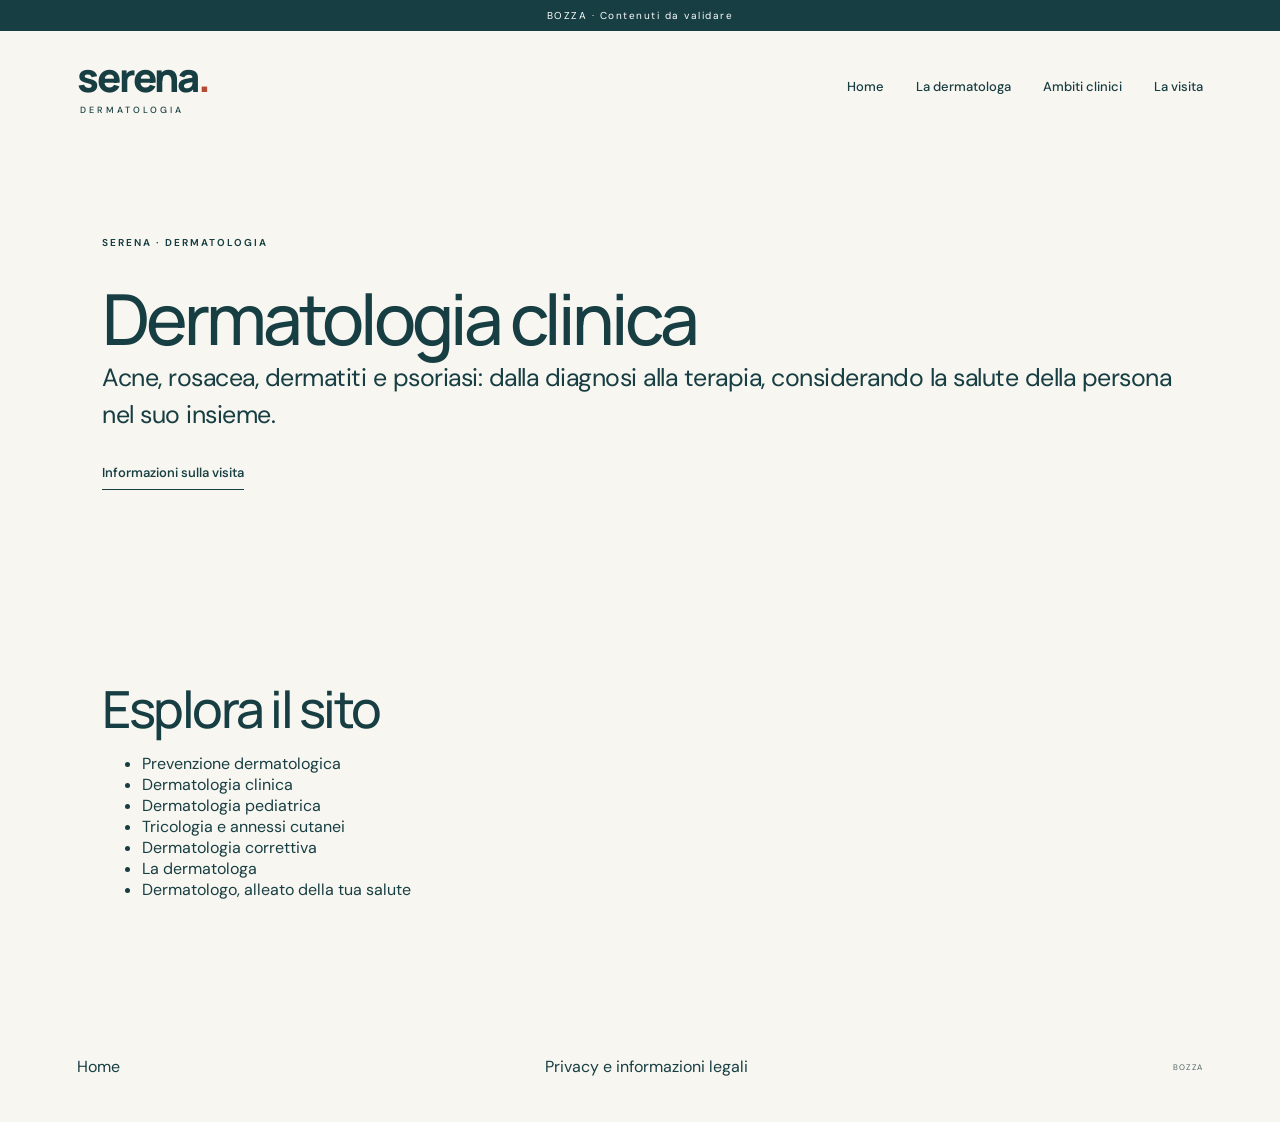
==== clinica.html @ f9140b61 "Add draft page: clinica" ====
<!doctype html><html lang="it"><head><meta charset="utf-8"><meta name="viewport" content="width=device-width, initial-scale=1"><meta name="robots" content="noindex,nofollow"><meta name="description" content="Dermatologia clinica — Serena Dermatologia"><title>Dermatologia clinica — Serena Dermatologia</title><link rel="stylesheet" href="styles.css"><script src="script.js" defer></script></head><body><a class="skip" href="#contenuto">Vai al contenuto</a><div class="draft">BOZZA · Contenuti da validare</div><header class="header"><a class="brand" href="index.html">serena<span class="brand-dot">.</span><small>DERMATOLOGIA</small></a><button class="menu-toggle" aria-expanded="false" aria-controls="navigation">Menu</button><nav id="navigation" aria-label="Navigazione principale"><a href="index.html">Home</a><a href="profilo.html">La dermatologa</a><a href="index.html#ambiti">Ambiti clinici</a><a href="visita.html">La visita</a></nav></header><main id="contenuto"><section class="section"><p class="eyebrow">SERENA · DERMATOLOGIA</p><h1>Dermatologia clinica</h1><p class="large">Acne, rosacea, dermatiti e psoriasi: dalla diagnosi alla terapia, considerando la salute della persona nel suo insieme.</p><a class="text-link" href="visita.html">Informazioni sulla visita</a></section><section class="section"><h2>Esplora il sito</h2><ul><li><a href="prevenzione.html">Prevenzione dermatologica</a></li><li><a href="clinica.html">Dermatologia clinica</a></li><li><a href="pediatria.html">Dermatologia pediatrica</a></li><li><a href="tricologia.html">Tricologia e annessi cutanei</a></li><li><a href="correzione.html">Dermatologia correttiva</a></li><li><a href="profilo.html">La dermatologa</a></li><li><a href="visita.html">Dermatologo, alleato della tua salute</a></li></ul></section></main><footer><a href="index.html">Home</a><a href="privacy.html">Privacy e informazioni legali</a><span>BOZZA</span></footer></body></html>
---- styles.css ----
@import url('https://fonts.googleapis.com/css2?family=DM+Sans:wght@400;450;500;550;600;650;700&family=Manrope:wght@400;500;600;650;700;750;800&display=swap');
:root{--ink:#173e42;--paper:#f8f6f0;--coral:#b74b36;--line:#d8dcd3;--muted:#506567}*{box-sizing:border-box}html{scroll-behavior:smooth;scroll-padding-top:110px}body{margin:0;background:var(--paper);color:var(--ink);font-family:'DM Sans',sans-serif;-webkit-font-smoothing:antialiased}a{color:inherit;text-decoration:none}button{font:inherit}a:focus-visible,button:focus-visible,summary:focus-visible{outline:3px solid var(--coral);outline-offset:6px}.skip{position:fixed;top:-100px;left:20px;z-index:30;background:var(--paper);padding:16px}.skip:focus{top:8px}.draft{display:flex;justify-content:center;gap:18px;padding:9px 20px;background:var(--ink);color:#fff;font-size:10px;letter-spacing:1.5px}.draft span{opacity:.8;letter-spacing:.4px}.header{height:110px;display:flex;align-items:center;justify-content:space-between;margin:auto;max-width:1440px;padding:0 6%}.brand{font-family:'Manrope',sans-serif;font-size:40px;font-weight:800;letter-spacing:-2px;line-height:1}.brand-dot{color:var(--coral)}.brand small{display:block;font-family:'DM Sans',sans-serif;font-size:9px;font-weight:500;letter-spacing:3px;margin:9px 0 0 3px}.header nav{display:flex;align-items:center;gap:32px;font-size:13px;font-weight:500}.button{display:inline-flex;gap:35px;align-items:center;justify-content:space-between;background:var(--ink);color:white;padding:19px 25px;font-size:14px;border-radius:3px;transition:background .2s,transform .2s}.button:hover{background:#28575a;transform:translateY(-2px)}.button span{font-size:20px}.button.small{padding:13px 19px;gap:25px}.menu-toggle{display:none}.hero{max-width:1440px;margin:auto;display:grid;grid-template-columns:1.12fr 1fr;min-height:660px;padding:20px 6% 0;overflow:hidden}.hero-copy{padding-top:75px;position:relative;z-index:1}.eyebrow{font-size:10px;letter-spacing:2px;font-weight:650;display:flex;align-items:center;gap:10px;margin:0 0 30px}.eyebrow>span{width:7px;height:7px;border-radius:50%;background:var(--coral)}h1,h2{font-family:'Manrope',sans-serif;font-weight:500;letter-spacing:-4px;line-height:1.13;margin:0}h1{font-size:clamp(52px,5.5vw,80px)}em{font-family:Georgia,serif;font-weight:400;color:var(--coral);letter-spacing:-2.5px}h1 em{font-size:1.08em}.intro{font-size:18px;line-height:1.65;color:var(--muted);margin:28px 0 33px}.hero-actions{display:flex;align-items:center;gap:27px}.text-link{font-size:13px;display:inline-flex;align-items:center;gap:22px;font-weight:550;padding:8px 0;border-bottom:1px solid currentColor}.hero-foot{margin-top:68px;display:flex;gap:35px;font-size:9px;letter-spacing:1.4px;color:var(--muted)}.hero-art{position:relative;align-self:stretch;min-width:0}.hero-art svg{display:block;width:100%;height:100%;max-height:650px}.art-note{position:absolute;top:12%;right:0;font-size:24px;line-height:1.3;transform:rotate(7deg)}.art-note em{letter-spacing:-1px}.art-label{position:absolute;left:0;bottom:30px;writing-mode:vertical-rl;transform:rotate(180deg);font-size:8px;letter-spacing:2px}.section{max-width:1440px;margin:auto;padding:95px 8%}.approach{display:grid;grid-template-columns:1fr 1fr;gap:70px;border-top:1px solid var(--line)}h2{font-size:clamp(36px,4vw,54px);letter-spacing:-2.5px}h2 em{letter-spacing:-1.5px}.approach-copy{padding:7px 0}.large{font-size:25px;line-height:1.5;margin:0 0 22px;letter-spacing:-.5px}.approach-copy>p:not(.large){max-width:420px;line-height:1.8;color:var(--muted);font-size:15px}.approach-copy .text-link{margin-top:10px}.areas{background:#eeeee5;max-width:none;padding-left:max(8%,calc((100% - 1210px)/2));padding-right:max(8%,calc((100% - 1210px)/2))}.section-top{display:flex;justify-content:space-between;align-items:flex-end;gap:40px;margin-bottom:52px}.section-top>p{color:var(--muted);font-size:14px;line-height:1.8}.area-list{border-top:1px solid #bdc7be}details{border-bottom:1px solid #bdc7be}summary{cursor:pointer;list-style:none}summary::-webkit-details-marker{display:none}.area-list summary{display:flex;align-items:center;gap:30px;padding:27px 0}.area-number{font-size:11px;align-self:flex-start;margin-top:8px;color:var(--coral)}.area-name{font-size:25px;letter-spacing:-.6px;flex:1}.area-name small{display:block;font-size:13px;letter-spacing:0;color:var(--muted);margin-top:8px}.plus{font-size:29px;font-weight:400;transition:transform .2s}details[open] .plus{transform:rotate(45deg)}.area-content{padding:0 50px 28px;max-width:700px;font-size:15px;color:var(--muted);line-height:1.8}.area-content p{margin:0 0 8px}.area-content a{color:var(--ink)}.talk{display:grid;grid-template-columns:1fr 1fr;gap:65px}.talk-heading>p:last-child{font-size:15px;color:var(--muted);margin-top:25px}.questions{padding-top:35px}.questions summary{padding:23px 0;display:flex;justify-content:space-between;gap:20px;font-size:16px;line-height:1.5}.questions summary span{font-size:22px}.questions p{font-size:14px;line-height:1.8;color:var(--muted);padding-right:20px;margin:0 0 23px}.visit{max-width:none;background:var(--ink);color:var(--paper);text-align:center;padding:80px 20px 90px}.visit .eyebrow{justify-content:center;color:#bdc9c4}.visit h2{font-size:clamp(38px,4.8vw,65px)}.visit em{color:#efac94}.visit>p:not(.eyebrow){font-size:17px;color:#d3dfd9;margin:25px 0}.contact-pending{display:inline-flex;align-items:center;gap:12px;border:1px solid #648180;padding:17px 24px;font-size:13px;border-radius:3px}.status-dot{height:6px;width:6px;background:#efac94;border-radius:50%;flex-shrink:0}footer{display:flex;align-items:center;justify-content:space-between;gap:30px;padding:45px 6%;max-width:1440px;margin:auto}footer .brand{font-size:31px}footer .brand small{font-size:7px}footer p{font-family:Georgia,serif;font-style:italic;font-size:19px;color:var(--muted)}footer>span{font-size:8px;letter-spacing:1.3px;color:var(--muted)}
@media(min-width:1500px){.hero{min-height:730px}.hero-copy{padding-top:95px}}
@media(max-width:1000px){.header{padding:0 5%}.header nav{gap:18px;font-size:12px}.hero{padding-left:5%;padding-right:5%;min-height:590px}.hero-copy{padding-top:60px}h1{font-size:59px;letter-spacing:-3px}.hero-actions{gap:16px;align-items:flex-start;flex-direction:column}.hero-foot{margin-top:35px;gap:18px;font-size:8px}.art-note{font-size:20px}.section{padding:75px 6%}.approach,.talk{gap:40px}.area-name{font-size:22px}}
@media(max-width:700px){html{scroll-padding-top:25px}.draft{font-size:8px;gap:10px;padding:8px}.draft span{font-size:8px}.header{height:93px}.brand{font-size:34px}.menu-toggle{display:flex;gap:15px;align-items:center;background:none;border:1px solid var(--line);color:var(--ink);padding:10px 13px;border-radius:3px;font-size:12px}.header nav{display:none;position:absolute;top:115px;left:5%;right:5%;padding:25px;background:var(--paper);border:1px solid var(--line);box-shadow:0 15px 25px #173e4210;z-index:10;align-items:stretch;gap:25px}.header nav.is-open{display:flex;flex-direction:column}.hero{grid-template-columns:1fr;padding-top:15px}.hero-copy{padding-top:20px}.eyebrow{font-size:8px;letter-spacing:1.5px;margin-bottom:23px}h1{font-size:clamp(43px,10.5vw,72px);letter-spacing:-2.5px}.intro{font-size:16px;margin:24px 0}.hero-actions{flex-direction:row;align-items:center;gap:20px}.button{padding:16px 18px;gap:20px;font-size:12px}.text-link{font-size:11px;gap:12px}.hero-foot{margin-top:35px;justify-content:space-between}.hero-art{height:390px;margin-top:10px}.hero-art svg{height:100%;width:100%}.art-note{right:10%;top:12%;font-size:22px}.art-label{left:7%;font-size:7px}.section{padding:58px 6%}.approach,.talk{grid-template-columns:1fr;gap:25px}h2{font-size:39px}.large{font-size:23px}.approach-copy>p:not(.large){font-size:14px}.section-top{display:block;margin-bottom:30px}.section-top>p{margin-top:22px;font-size:13px}.area-list summary{gap:15px;padding:25px 0}.area-number{font-size:9px}.area-name{font-size:19px;line-height:1.3}.area-name small{font-size:11px;line-height:1.5;margin-top:7px}.area-content{padding:0 25px 25px;font-size:14px}.questions{padding-top:0}.questions summary{font-size:15px}.talk-heading>p:last-child{margin-bottom:0}.visit{padding:60px 6%}.visit h2{font-size:38px}.contact-pending{font-size:11px;line-height:1.6;padding:15px}footer{flex-wrap:wrap;padding:35px 6%;gap:20px}footer p{font-size:16px}footer>span{width:100%;font-size:7px}}
@media(prefers-reduced-motion:reduce){html{scroll-behavior:auto}*,*::before,*::after{transition:none!important}}

/* Proposta 02: centralità della dermatologia e della valutazione medica. */
.hero h1{font-size:clamp(45px,4.9vw,70px)}
.hero h1 em{font-size:1em;letter-spacing:-2.8px}
.hero .intro{max-width:460px;font-size:17px}
.art-note{font-size:21px;right:-1%;top:9%}
.approach{column-gap:55px;row-gap:45px}
.approach h2{font-size:clamp(32px,3.35vw,46px)}
.approach .large{font-size:23px}
.medical-path{grid-column:1/-1;display:grid;grid-template-columns:repeat(3,1fr);gap:40px;padding-top:34px;border-top:1px solid var(--line)}
.medical-path article>span{font-size:9px;font-weight:650;letter-spacing:1.7px;color:var(--coral)}
.medical-path h3{font-family:'Manrope',sans-serif;font-size:21px;font-weight:550;letter-spacing:-.7px;margin:16px 0 10px}
.medical-path p{font-size:14px;color:var(--muted);line-height:1.7;margin:0;max-width:310px}
.talk h2{font-size:clamp(33px,3.45vw,47px)}
@media(max-width:1000px) and (min-width:701px){.hero h1{font-size:48px}.hero h1 em{letter-spacing:-2.5px}.hero .intro{font-size:15px}.art-note{font-size:18px}.hero-foot{font-size:7px;gap:12px}.medical-path{gap:25px}.medical-path h3{font-size:18px}}
@media(max-width:700px){.hero h1{font-size:clamp(39px,9.5vw,64px)}.hero h1 em{letter-spacing:-2px}.hero .intro{font-size:15px}.hero-foot{font-size:7px;letter-spacing:1px}.art-note{right:8%;top:8%;font-size:20px}.approach h2,.talk h2{font-size:35px}.approach .large{font-size:21px}.medical-path{grid-template-columns:1fr;gap:25px;padding-top:25px}.medical-path h3{margin:9px 0 6px;font-size:21px}.medical-path p{max-width:none}.talk{gap:25px}footer p{font-size:16px;max-width:230px}}
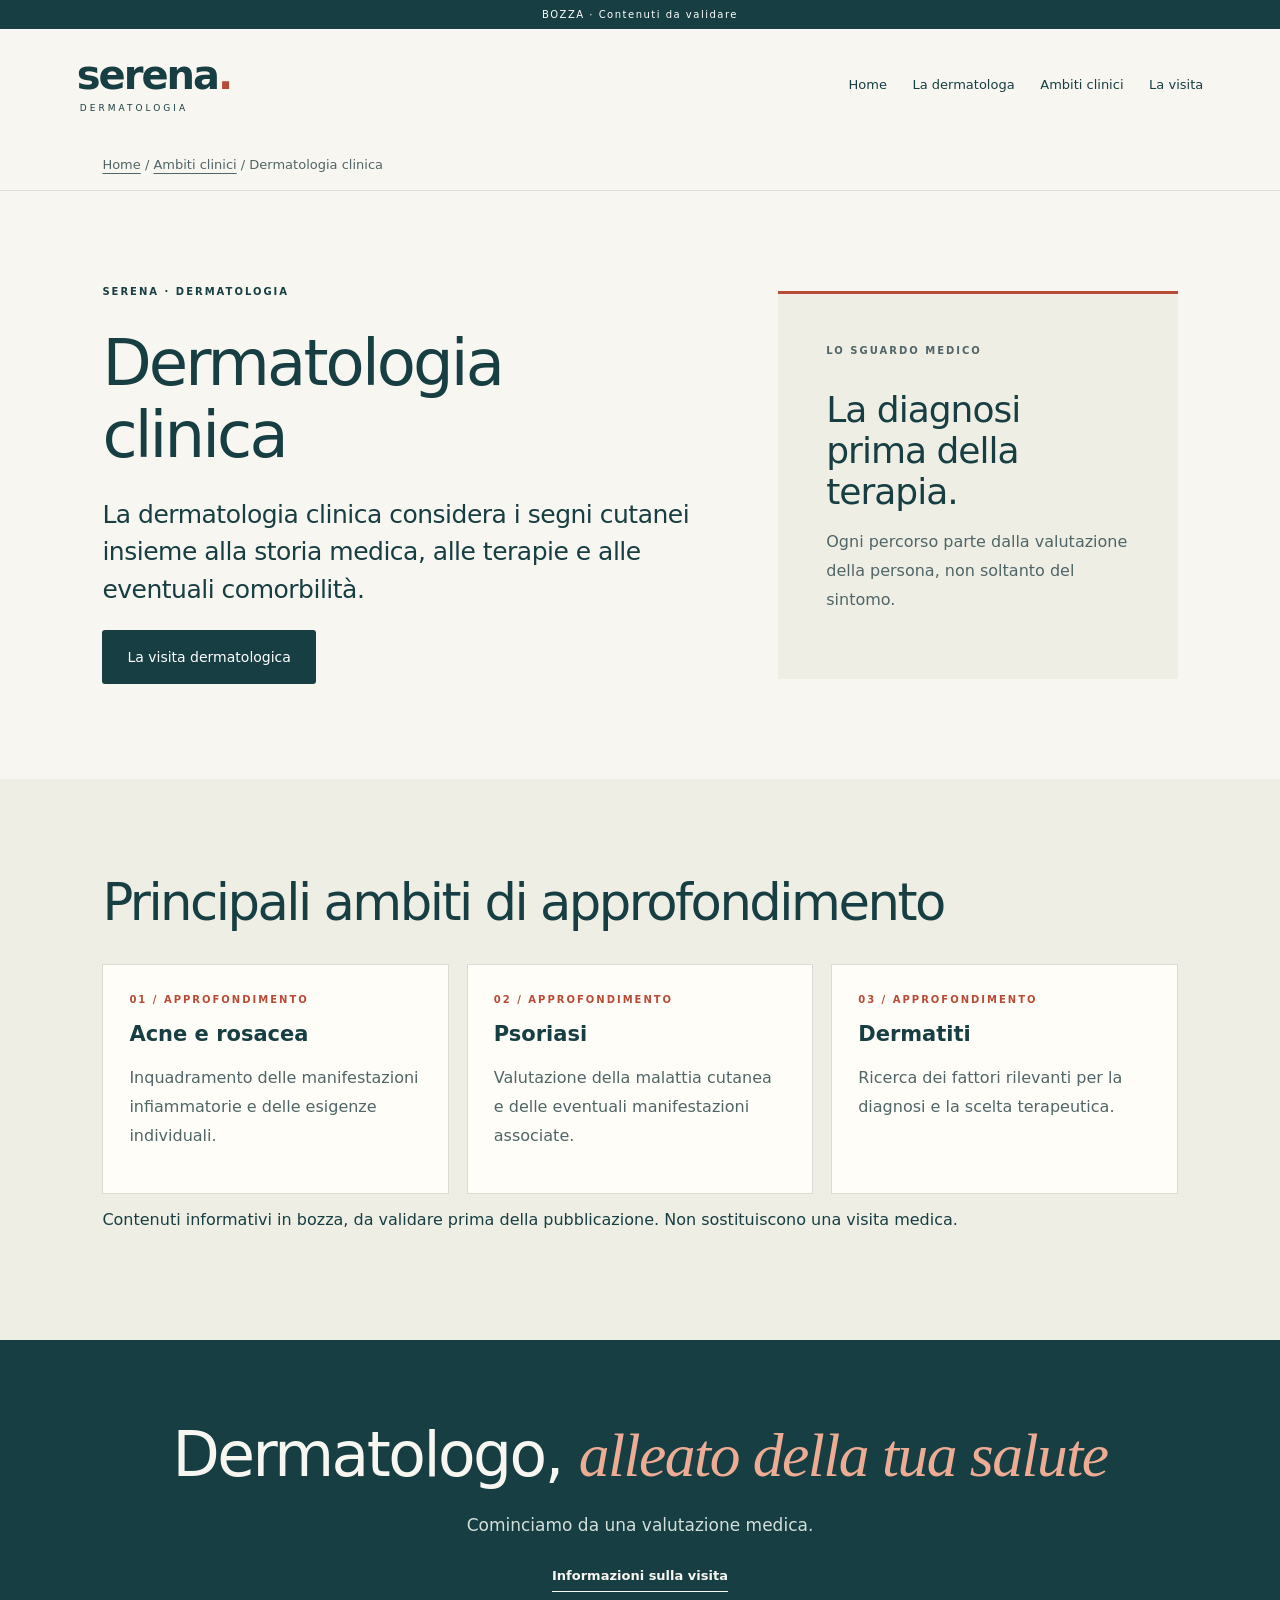
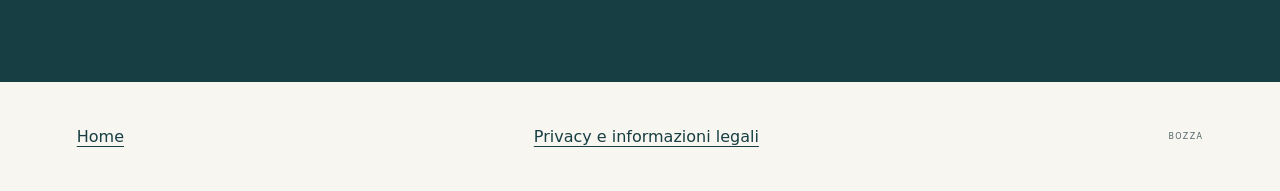
==== commit 536aa674: "Expand editorial clinical page: clinica" ====
--- a/clinica.html
+++ b/clinica.html
@@ -1 +1 @@
-<!doctype html><html lang="it"><head><meta charset="utf-8"><meta name="viewport" content="width=device-width, initial-scale=1"><meta name="robots" content="noindex,nofollow"><meta name="description" content="Dermatologia clinica — Serena Dermatologia"><title>Dermatologia clinica — Serena Dermatologia</title><link rel="stylesheet" href="styles.css"><script src="script.js" defer></script></head><body><a class="skip" href="#contenuto">Vai al contenuto</a><div class="draft">BOZZA · Contenuti da validare</div><header class="header"><a class="brand" href="index.html">serena<span class="brand-dot">.</span><small>DERMATOLOGIA</small></a><button class="menu-toggle" aria-expanded="false" aria-controls="navigation">Menu</button><nav id="navigation" aria-label="Navigazione principale"><a href="index.html">Home</a><a href="profilo.html">La dermatologa</a><a href="index.html#ambiti">Ambiti clinici</a><a href="visita.html">La visita</a></nav></header><main id="contenuto"><section class="section"><p class="eyebrow">SERENA · DERMATOLOGIA</p><h1>Dermatologia clinica</h1><p class="large">Acne, rosacea, dermatiti e psoriasi: dalla diagnosi alla terapia, considerando la salute della persona nel suo insieme.</p><a class="text-link" href="visita.html">Informazioni sulla visita</a></section><section class="section"><h2>Esplora il sito</h2><ul><li><a href="prevenzione.html">Prevenzione dermatologica</a></li><li><a href="clinica.html">Dermatologia clinica</a></li><li><a href="pediatria.html">Dermatologia pediatrica</a></li><li><a href="tricologia.html">Tricologia e annessi cutanei</a></li><li><a href="correzione.html">Dermatologia correttiva</a></li><li><a href="profilo.html">La dermatologa</a></li><li><a href="visita.html">Dermatologo, alleato della tua salute</a></li></ul></section></main><footer><a href="index.html">Home</a><a href="privacy.html">Privacy e informazioni legali</a><span>BOZZA</span></footer></body></html>+<!doctype html><html lang="it"><head><meta charset="utf-8"><meta name="viewport" content="width=device-width, initial-scale=1"><meta name="robots" content="noindex,nofollow"><meta name="description" content="Dermatologia clinica — Serena Dermatologia"><title>Dermatologia clinica — Serena Dermatologia</title><link rel="stylesheet" href="styles.css"><script src="script.js" defer></script></head><body><a class="skip" href="#contenuto">Vai al contenuto</a><div class="draft">BOZZA · Contenuti da validare</div><header class="header"><a class="brand" href="index.html">serena<span class="brand-dot">.</span><small>DERMATOLOGIA</small></a><button class="menu-toggle" aria-expanded="false" aria-controls="navigation">Menu</button><nav id="navigation" aria-label="Navigazione principale"><a href="index.html">Home</a><a href="profilo.html">La dermatologa</a><a href="index.html#ambiti">Ambiti clinici</a><a href="visita.html">La visita</a></nav></header><main id="contenuto"><div class="breadcrumb"><a href="index.html">Home</a> / <a href="index.html#ambiti">Ambiti clinici</a> / Dermatologia clinica</div><section class="section page-intro"><div><p class="eyebrow">SERENA · DERMATOLOGIA</p><h1>Dermatologia clinica</h1><p class="large">La dermatologia clinica considera i segni cutanei insieme alla storia medica, alle terapie e alle eventuali comorbilità.</p><a class="button" href="visita.html">La visita dermatologica</a></div><aside class="editorial-panel"><p class="eyebrow">LO SGUARDO MEDICO</p><h2>La diagnosi prima della terapia.</h2><p>Ogni percorso parte dalla valutazione della persona, non soltanto del sintomo.</p></aside></section><section class="section areas"><h2>Principali ambiti di approfondimento</h2><div class="clinical-grid"><article class="clinical-card"><p class="eyebrow">01 / APPROFONDIMENTO</p><h3>Acne e rosacea</h3><p>Inquadramento delle manifestazioni infiammatorie e delle esigenze individuali.</p></article><article class="clinical-card"><p class="eyebrow">02 / APPROFONDIMENTO</p><h3>Psoriasi</h3><p>Valutazione della malattia cutanea e delle eventuali manifestazioni associate.</p></article><article class="clinical-card"><p class="eyebrow">03 / APPROFONDIMENTO</p><h3>Dermatiti</h3><p>Ricerca dei fattori rilevanti per la diagnosi e la scelta terapeutica.</p></article></div><p>Contenuti informativi in bozza, da validare prima della pubblicazione. Non sostituiscono una visita medica.</p></section><section class="visit section"><h2>Dermatologo, <em>alleato della tua salute</em></h2><p>Cominciamo da una valutazione medica.</p><a class="text-link" href="visita.html">Informazioni sulla visita</a></section></main><footer><a href="index.html">Home</a><a href="privacy.html">Privacy e informazioni legali</a><span>BOZZA</span></footer></body></html>
--- a/styles.css
+++ b/styles.css
@@ -1,5 +1,4 @@
-@import url('https://fonts.googleapis.com/css2?family=DM+Sans:wght@400;450;500;550;600;650;700&family=Manrope:wght@400;500;600;650;700;750;800&display=swap');
-:root{--ink:#173e42;--paper:#f8f6f0;--coral:#b74b36;--line:#d8dcd3;--muted:#506567}*{box-sizing:border-box}html{scroll-behavior:smooth;scroll-padding-top:110px}body{margin:0;background:var(--paper);color:var(--ink);font-family:'DM Sans',sans-serif;-webkit-font-smoothing:antialiased}a{color:inherit;text-decoration:none}button{font:inherit}a:focus-visible,button:focus-visible,summary:focus-visible{outline:3px solid var(--coral);outline-offset:6px}.skip{position:fixed;top:-100px;left:20px;z-index:30;background:var(--paper);padding:16px}.skip:focus{top:8px}.draft{display:flex;justify-content:center;gap:18px;padding:9px 20px;background:var(--ink);color:#fff;font-size:10px;letter-spacing:1.5px}.draft span{opacity:.8;letter-spacing:.4px}.header{height:110px;display:flex;align-items:center;justify-content:space-between;margin:auto;max-width:1440px;padding:0 6%}.brand{font-family:'Manrope',sans-serif;font-size:40px;font-weight:800;letter-spacing:-2px;line-height:1}.brand-dot{color:var(--coral)}.brand small{display:block;font-family:'DM Sans',sans-serif;font-size:9px;font-weight:500;letter-spacing:3px;margin:9px 0 0 3px}.header nav{display:flex;align-items:center;gap:32px;font-size:13px;font-weight:500}.button{display:inline-flex;gap:35px;align-items:center;justify-content:space-between;background:var(--ink);color:white;padding:19px 25px;font-size:14px;border-radius:3px;transition:background .2s,transform .2s}.button:hover{background:#28575a;transform:translateY(-2px)}.button span{font-size:20px}.button.small{padding:13px 19px;gap:25px}.menu-toggle{display:none}.hero{max-width:1440px;margin:auto;display:grid;grid-template-columns:1.12fr 1fr;min-height:660px;padding:20px 6% 0;overflow:hidden}.hero-copy{padding-top:75px;position:relative;z-index:1}.eyebrow{font-size:10px;letter-spacing:2px;font-weight:650;display:flex;align-items:center;gap:10px;margin:0 0 30px}.eyebrow>span{width:7px;height:7px;border-radius:50%;background:var(--coral)}h1,h2{font-family:'Manrope',sans-serif;font-weight:500;letter-spacing:-4px;line-height:1.13;margin:0}h1{font-size:clamp(52px,5.5vw,80px)}em{font-family:Georgia,serif;font-weight:400;color:var(--coral);letter-spacing:-2.5px}h1 em{font-size:1.08em}.intro{font-size:18px;line-height:1.65;color:var(--muted);margin:28px 0 33px}.hero-actions{display:flex;align-items:center;gap:27px}.text-link{font-size:13px;display:inline-flex;align-items:center;gap:22px;font-weight:550;padding:8px 0;border-bottom:1px solid currentColor}.hero-foot{margin-top:68px;display:flex;gap:35px;font-size:9px;letter-spacing:1.4px;color:var(--muted)}.hero-art{position:relative;align-self:stretch;min-width:0}.hero-art svg{display:block;width:100%;height:100%;max-height:650px}.art-note{position:absolute;top:12%;right:0;font-size:24px;line-height:1.3;transform:rotate(7deg)}.art-note em{letter-spacing:-1px}.art-label{position:absolute;left:0;bottom:30px;writing-mode:vertical-rl;transform:rotate(180deg);font-size:8px;letter-spacing:2px}.section{max-width:1440px;margin:auto;padding:95px 8%}.approach{display:grid;grid-template-columns:1fr 1fr;gap:70px;border-top:1px solid var(--line)}h2{font-size:clamp(36px,4vw,54px);letter-spacing:-2.5px}h2 em{letter-spacing:-1.5px}.approach-copy{padding:7px 0}.large{font-size:25px;line-height:1.5;margin:0 0 22px;letter-spacing:-.5px}.approach-copy>p:not(.large){max-width:420px;line-height:1.8;color:var(--muted);font-size:15px}.approach-copy .text-link{margin-top:10px}.areas{background:#eeeee5;max-width:none;padding-left:max(8%,calc((100% - 1210px)/2));padding-right:max(8%,calc((100% - 1210px)/2))}.section-top{display:flex;justify-content:space-between;align-items:flex-end;gap:40px;margin-bottom:52px}.section-top>p{color:var(--muted);font-size:14px;line-height:1.8}.area-list{border-top:1px solid #bdc7be}details{border-bottom:1px solid #bdc7be}summary{cursor:pointer;list-style:none}summary::-webkit-details-marker{display:none}.area-list summary{display:flex;align-items:center;gap:30px;padding:27px 0}.area-number{font-size:11px;align-self:flex-start;margin-top:8px;color:var(--coral)}.area-name{font-size:25px;letter-spacing:-.6px;flex:1}.area-name small{display:block;font-size:13px;letter-spacing:0;color:var(--muted);margin-top:8px}.plus{font-size:29px;font-weight:400;transition:transform .2s}details[open] .plus{transform:rotate(45deg)}.area-content{padding:0 50px 28px;max-width:700px;font-size:15px;color:var(--muted);line-height:1.8}.area-content p{margin:0 0 8px}.area-content a{color:var(--ink)}.talk{display:grid;grid-template-columns:1fr 1fr;gap:65px}.talk-heading>p:last-child{font-size:15px;color:var(--muted);margin-top:25px}.questions{padding-top:35px}.questions summary{padding:23px 0;display:flex;justify-content:space-between;gap:20px;font-size:16px;line-height:1.5}.questions summary span{font-size:22px}.questions p{font-size:14px;line-height:1.8;color:var(--muted);padding-right:20px;margin:0 0 23px}.visit{max-width:none;background:var(--ink);color:var(--paper);text-align:center;padding:80px 20px 90px}.visit .eyebrow{justify-content:center;color:#bdc9c4}.visit h2{font-size:clamp(38px,4.8vw,65px)}.visit em{color:#efac94}.visit>p:not(.eyebrow){font-size:17px;color:#d3dfd9;margin:25px 0}.contact-pending{display:inline-flex;align-items:center;gap:12px;border:1px solid #648180;padding:17px 24px;font-size:13px;border-radius:3px}.status-dot{height:6px;width:6px;background:#efac94;border-radius:50%;flex-shrink:0}footer{display:flex;align-items:center;justify-content:space-between;gap:30px;padding:45px 6%;max-width:1440px;margin:auto}footer .brand{font-size:31px}footer .brand small{font-size:7px}footer p{font-family:Georgia,serif;font-style:italic;font-size:19px;color:var(--muted)}footer>span{font-size:8px;letter-spacing:1.3px;color:var(--muted)}
+:root{--ink:#173e42;--paper:#f8f6f0;--coral:#b74b36;--line:#d8dcd3;--muted:#506567}*{box-sizing:border-box}html{scroll-behavior:smooth;scroll-padding-top:110px}body{margin:0;background:var(--paper);color:var(--ink);font-family:system-ui,sans-serif;-webkit-font-smoothing:antialiased}a{color:inherit;text-decoration:none}button{font:inherit}a:focus-visible,button:focus-visible,summary:focus-visible{outline:3px solid var(--coral);outline-offset:6px}.skip{position:fixed;top:-100px;left:20px;z-index:30;background:var(--paper);padding:16px}.skip:focus{top:8px}.draft{display:flex;justify-content:center;gap:18px;padding:9px 20px;background:var(--ink);color:#fff;font-size:10px;letter-spacing:1.5px}.draft span{opacity:.8;letter-spacing:.4px}.header{height:110px;display:flex;align-items:center;justify-content:space-between;margin:auto;max-width:1440px;padding:0 6%}.brand{font-family:system-ui,sans-serif;font-size:40px;font-weight:800;letter-spacing:-2px;line-height:1}.brand-dot{color:var(--coral)}.brand small{display:block;font-family:system-ui,sans-serif;font-size:9px;font-weight:500;letter-spacing:3px;margin:9px 0 0 3px}.header nav{display:flex;align-items:center;gap:32px;font-size:13px;font-weight:500}.button{display:inline-flex;gap:35px;align-items:center;justify-content:space-between;background:var(--ink);color:white;padding:19px 25px;font-size:14px;border-radius:3px;transition:background .2s,transform .2s}.button:hover{background:#28575a;transform:translateY(-2px)}.button span{font-size:20px}.button.small{padding:13px 19px;gap:25px}.menu-toggle{display:none}.hero{max-width:1440px;margin:auto;display:grid;grid-template-columns:1.12fr 1fr;min-height:660px;padding:20px 6% 0;overflow:hidden}.hero-copy{padding-top:75px;position:relative;z-index:1}.eyebrow{font-size:10px;letter-spacing:2px;font-weight:650;display:flex;align-items:center;gap:10px;margin:0 0 30px}.eyebrow>span{width:7px;height:7px;border-radius:50%;background:var(--coral)}h1,h2{font-family:system-ui,sans-serif;font-weight:500;letter-spacing:-4px;line-height:1.13;margin:0}h1{font-size:clamp(52px,5.5vw,80px)}em{font-family:Georgia,serif;font-weight:400;color:var(--coral);letter-spacing:-2.5px}h1 em{font-size:1.08em}.intro{font-size:18px;line-height:1.65;color:var(--muted);margin:28px 0 33px}.hero-actions{display:flex;align-items:center;gap:27px}.text-link{font-size:13px;display:inline-flex;align-items:center;gap:22px;font-weight:550;padding:8px 0;border-bottom:1px solid currentColor}.hero-foot{margin-top:68px;display:flex;gap:35px;font-size:9px;letter-spacing:1.4px;color:var(--muted)}.hero-art{position:relative;align-self:stretch;min-width:0}.hero-art svg{display:block;width:100%;height:100%;max-height:650px}.art-note{position:absolute;top:12%;right:0;font-size:24px;line-height:1.3;transform:rotate(7deg)}.art-note em{letter-spacing:-1px}.art-label{position:absolute;left:0;bottom:30px;writing-mode:vertical-rl;transform:rotate(180deg);font-size:8px;letter-spacing:2px}.section{max-width:1440px;margin:auto;padding:95px 8%}.approach{display:grid;grid-template-columns:1fr 1fr;gap:70px;border-top:1px solid var(--line)}h2{font-size:clamp(36px,4vw,54px);letter-spacing:-2.5px}h2 em{letter-spacing:-1.5px}.approach-copy{padding:7px 0}.large{font-size:25px;line-height:1.5;margin:0 0 22px;letter-spacing:-.5px}.approach-copy>p:not(.large){max-width:420px;line-height:1.8;color:var(--muted);font-size:15px}.approach-copy .text-link{margin-top:10px}.areas{background:#eeeee5;max-width:none;padding-left:max(8%,calc((100% - 1210px)/2));padding-right:max(8%,calc((100% - 1210px)/2))}.section-top{display:flex;justify-content:space-between;align-items:flex-end;gap:40px;margin-bottom:52px}.section-top>p{color:var(--muted);font-size:14px;line-height:1.8}.area-list{border-top:1px solid #bdc7be}details{border-bottom:1px solid #bdc7be}summary{cursor:pointer;list-style:none}summary::-webkit-details-marker{display:none}.area-list summary{display:flex;align-items:center;gap:30px;padding:27px 0}.area-number{font-size:11px;align-self:flex-start;margin-top:8px;color:var(--coral)}.area-name{font-size:25px;letter-spacing:-.6px;flex:1}.area-name small{display:block;font-size:13px;letter-spacing:0;color:var(--muted);margin-top:8px}.plus{font-size:29px;font-weight:400;transition:transform .2s}details[open] .plus{transform:rotate(45deg)}.area-content{padding:0 50px 28px;max-width:700px;font-size:15px;color:var(--muted);line-height:1.8}.area-content p{margin:0 0 8px}.area-content a{color:var(--ink)}.talk{display:grid;grid-template-columns:1fr 1fr;gap:65px}.talk-heading>p:last-child{font-size:15px;color:var(--muted);margin-top:25px}.questions{padding-top:35px}.questions summary{padding:23px 0;display:flex;justify-content:space-between;gap:20px;font-size:16px;line-height:1.5}.questions summary span{font-size:22px}.questions p{font-size:14px;line-height:1.8;color:var(--muted);padding-right:20px;margin:0 0 23px}.visit{max-width:none;background:var(--ink);color:var(--paper);text-align:center;padding:80px 20px 90px}.visit .eyebrow{justify-content:center;color:#bdc9c4}.visit h2{font-size:clamp(38px,4.8vw,65px)}.visit em{color:#efac94}.visit>p:not(.eyebrow){font-size:17px;color:#d3dfd9;margin:25px 0}.contact-pending{display:inline-flex;align-items:center;gap:12px;border:1px solid #648180;padding:17px 24px;font-size:13px;border-radius:3px}.status-dot{height:6px;width:6px;background:#efac94;border-radius:50%;flex-shrink:0}footer{display:flex;align-items:center;justify-content:space-between;gap:30px;padding:45px 6%;max-width:1440px;margin:auto}footer .brand{font-size:31px}footer .brand small{font-size:7px}footer p{font-family:Georgia,serif;font-style:italic;font-size:19px;color:var(--muted)}footer>span{font-size:8px;letter-spacing:1.3px;color:var(--muted)}
 @media(min-width:1500px){.hero{min-height:730px}.hero-copy{padding-top:95px}}
 @media(max-width:1000px){.header{padding:0 5%}.header nav{gap:18px;font-size:12px}.hero{padding-left:5%;padding-right:5%;min-height:590px}.hero-copy{padding-top:60px}h1{font-size:59px;letter-spacing:-3px}.hero-actions{gap:16px;align-items:flex-start;flex-direction:column}.hero-foot{margin-top:35px;gap:18px;font-size:8px}.art-note{font-size:20px}.section{padding:75px 6%}.approach,.talk{gap:40px}.area-name{font-size:22px}}
 @media(max-width:700px){html{scroll-padding-top:25px}.draft{font-size:8px;gap:10px;padding:8px}.draft span{font-size:8px}.header{height:93px}.brand{font-size:34px}.menu-toggle{display:flex;gap:15px;align-items:center;background:none;border:1px solid var(--line);color:var(--ink);padding:10px 13px;border-radius:3px;font-size:12px}.header nav{display:none;position:absolute;top:115px;left:5%;right:5%;padding:25px;background:var(--paper);border:1px solid var(--line);box-shadow:0 15px 25px #173e4210;z-index:10;align-items:stretch;gap:25px}.header nav.is-open{display:flex;flex-direction:column}.hero{grid-template-columns:1fr;padding-top:15px}.hero-copy{padding-top:20px}.eyebrow{font-size:8px;letter-spacing:1.5px;margin-bottom:23px}h1{font-size:clamp(43px,10.5vw,72px);letter-spacing:-2.5px}.intro{font-size:16px;margin:24px 0}.hero-actions{flex-direction:row;align-items:center;gap:20px}.button{padding:16px 18px;gap:20px;font-size:12px}.text-link{font-size:11px;gap:12px}.hero-foot{margin-top:35px;justify-content:space-between}.hero-art{height:390px;margin-top:10px}.hero-art svg{height:100%;width:100%}.art-note{right:10%;top:12%;font-size:22px}.art-label{left:7%;font-size:7px}.section{padding:58px 6%}.approach,.talk{grid-template-columns:1fr;gap:25px}h2{font-size:39px}.large{font-size:23px}.approach-copy>p:not(.large){font-size:14px}.section-top{display:block;margin-bottom:30px}.section-top>p{margin-top:22px;font-size:13px}.area-list summary{gap:15px;padding:25px 0}.area-number{font-size:9px}.area-name{font-size:19px;line-height:1.3}.area-name small{font-size:11px;line-height:1.5;margin-top:7px}.area-content{padding:0 25px 25px;font-size:14px}.questions{padding-top:0}.questions summary{font-size:15px}.talk-heading>p:last-child{margin-bottom:0}.visit{padding:60px 6%}.visit h2{font-size:38px}.contact-pending{font-size:11px;line-height:1.6;padding:15px}footer{flex-wrap:wrap;padding:35px 6%;gap:20px}footer p{font-size:16px}footer>span{width:100%;font-size:7px}}
@@ -15,8 +14,28 @@
 .approach .large{font-size:23px}
 .medical-path{grid-column:1/-1;display:grid;grid-template-columns:repeat(3,1fr);gap:40px;padding-top:34px;border-top:1px solid var(--line)}
 .medical-path article>span{font-size:9px;font-weight:650;letter-spacing:1.7px;color:var(--coral)}
-.medical-path h3{font-family:'Manrope',sans-serif;font-size:21px;font-weight:550;letter-spacing:-.7px;margin:16px 0 10px}
+.medical-path h3{font-family:system-ui,sans-serif;font-size:21px;font-weight:550;letter-spacing:-.7px;margin:16px 0 10px}
 .medical-path p{font-size:14px;color:var(--muted);line-height:1.7;margin:0;max-width:310px}
 .talk h2{font-size:clamp(33px,3.45vw,47px)}
 @media(max-width:1000px) and (min-width:701px){.hero h1{font-size:48px}.hero h1 em{letter-spacing:-2.5px}.hero .intro{font-size:15px}.art-note{font-size:18px}.hero-foot{font-size:7px;gap:12px}.medical-path{gap:25px}.medical-path h3{font-size:18px}}
 @media(max-width:700px){.hero h1{font-size:clamp(39px,9.5vw,64px)}.hero h1 em{letter-spacing:-2px}.hero .intro{font-size:15px}.hero-foot{font-size:7px;letter-spacing:1px}.art-note{right:8%;top:8%;font-size:20px}.approach h2,.talk h2{font-size:35px}.approach .large{font-size:21px}.medical-path{grid-template-columns:1fr;gap:25px;padding-top:25px}.medical-path h3{margin:9px 0 6px;font-size:21px}.medical-path p{max-width:none}.talk{gap:25px}footer p{font-size:16px;max-width:230px}}
+
+/* V2: editorial layouts, local fonts, responsive cards */
+.header nav{gap:clamp(12px,2vw,28px)}
+.page-intro{border-top:1px solid var(--line);display:grid;grid-template-columns:1.2fr .8fr;gap:clamp(24px,6vw,90px);align-items:center}
+.page-intro h1{font-size:clamp(38px,5vw,70px);letter-spacing:-.045em;overflow-wrap:anywhere}
+.page-intro .large{margin-top:24px;max-width:700px}
+.editorial-panel{background:#eeeee5;padding:clamp(24px,4vw,48px);border-top:3px solid var(--coral)}
+.editorial-panel h2{font-size:clamp(24px,3vw,36px);letter-spacing:-1px}
+.editorial-panel p,.clinical-card p,.editorial-copy p{line-height:1.8;color:var(--muted)}
+.clinical-grid{display:grid;grid-template-columns:repeat(3,minmax(0,1fr));gap:18px;margin-top:32px}
+.clinical-card{display:block;border:1px solid var(--line);padding:26px;background:#fffdf8;min-width:0}
+.clinical-card h3{font-size:21px;line-height:1.3;margin:12px 0}
+.clinical-card .eyebrow{color:var(--coral);margin:0}
+a.clinical-card:hover{border-color:var(--coral)}
+.breadcrumb{font-size:13px;color:var(--muted);padding:18px 8%;max-width:1440px;margin:auto}
+.breadcrumb a,footer a:not(.brand){text-decoration:underline;text-underline-offset:4px}
+.editorial-copy{max-width:780px}
+.editorial-copy h2{font-size:clamp(28px,3vw,42px);margin-bottom:20px}
+@media(max-width:850px){.clinical-grid{grid-template-columns:repeat(2,minmax(0,1fr))}}
+@media(max-width:700px){.page-intro,.clinical-grid{grid-template-columns:1fr}.header nav{gap:18px}.page-intro .large{font-size:20px}.clinical-card{padding:22px}}
